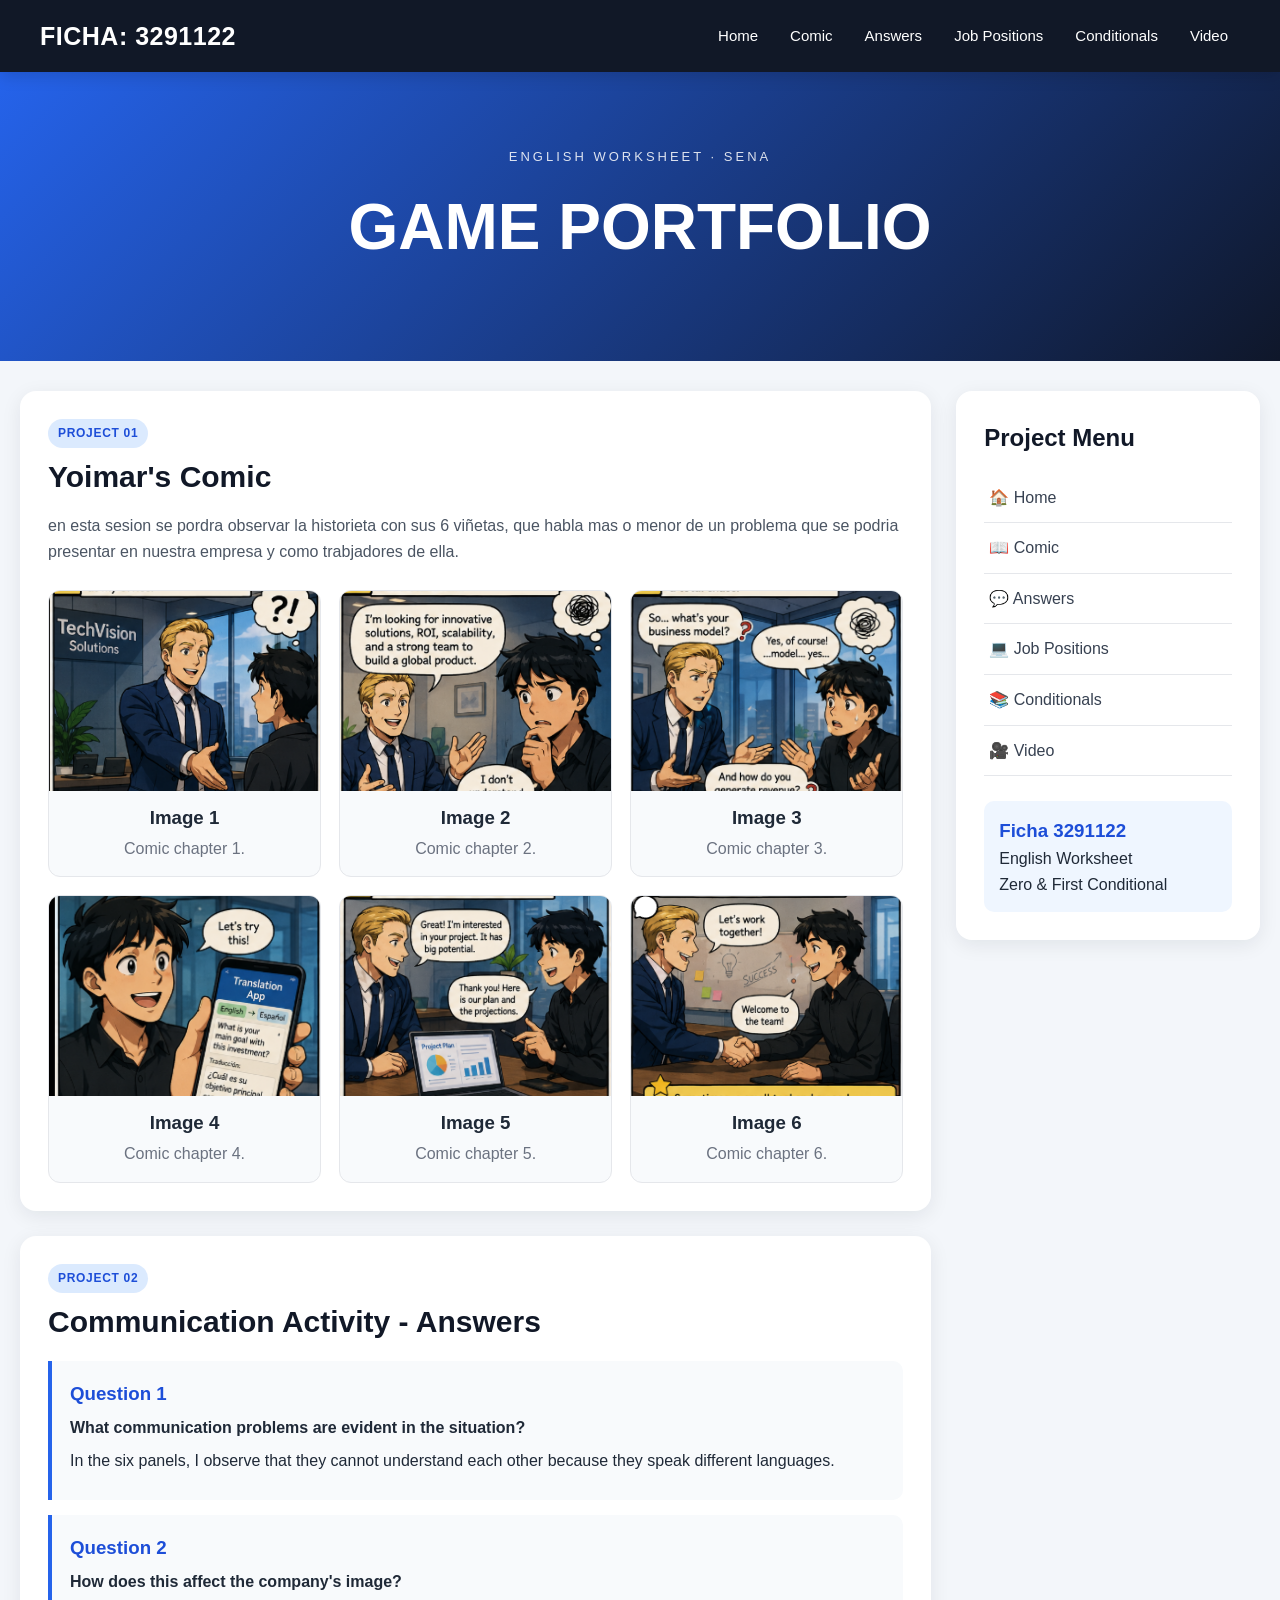
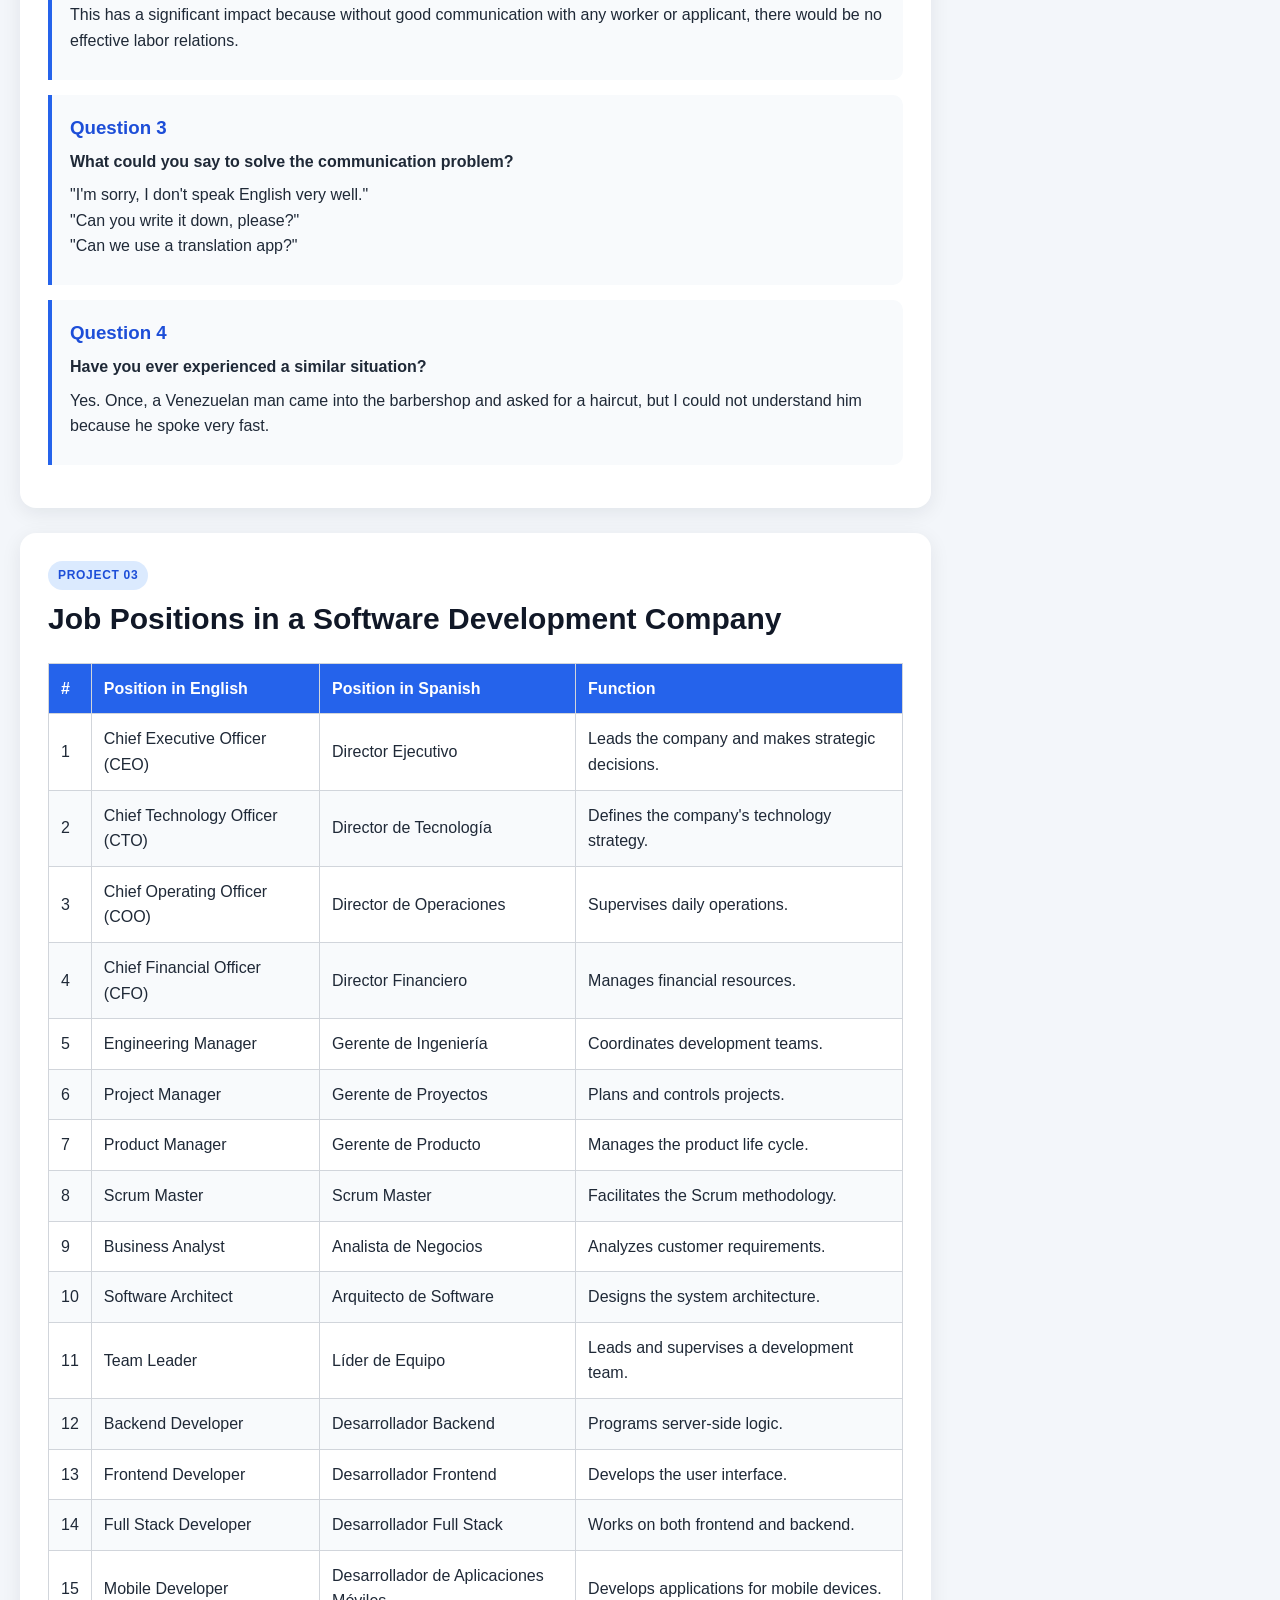
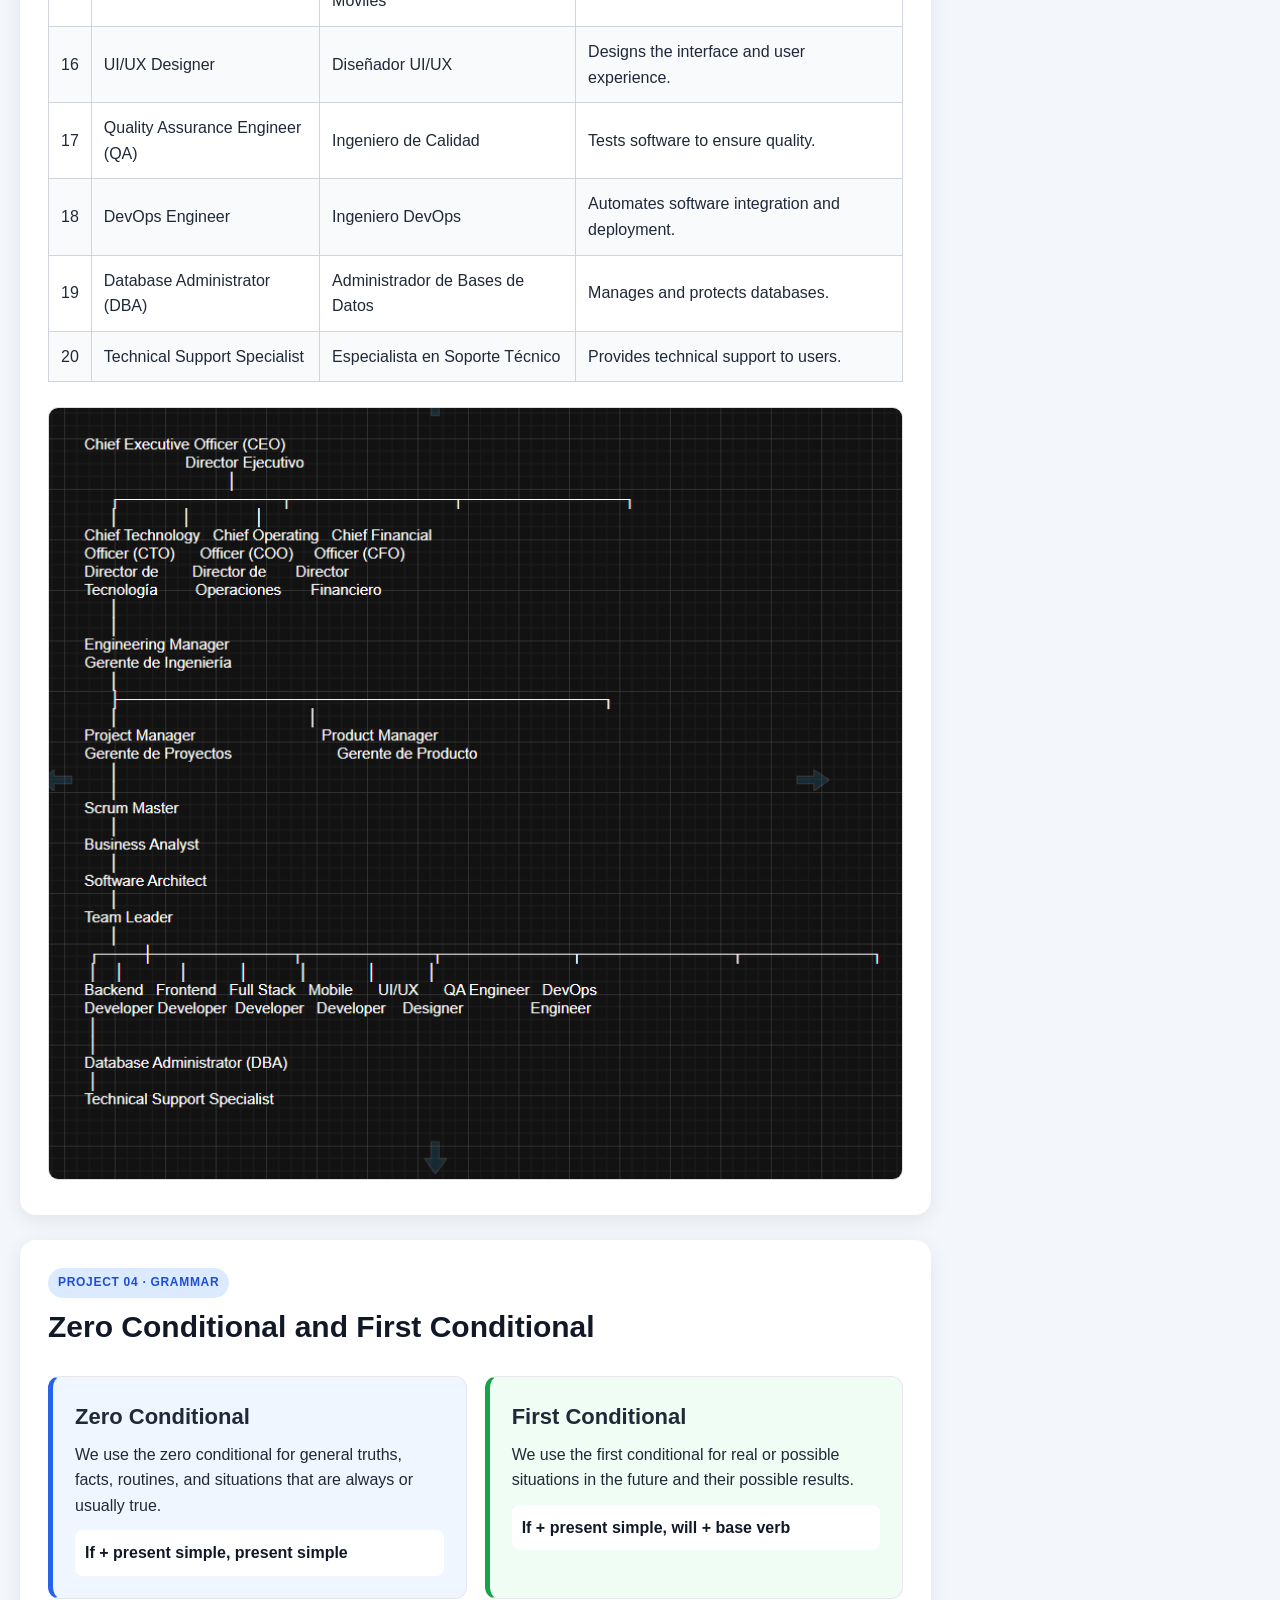
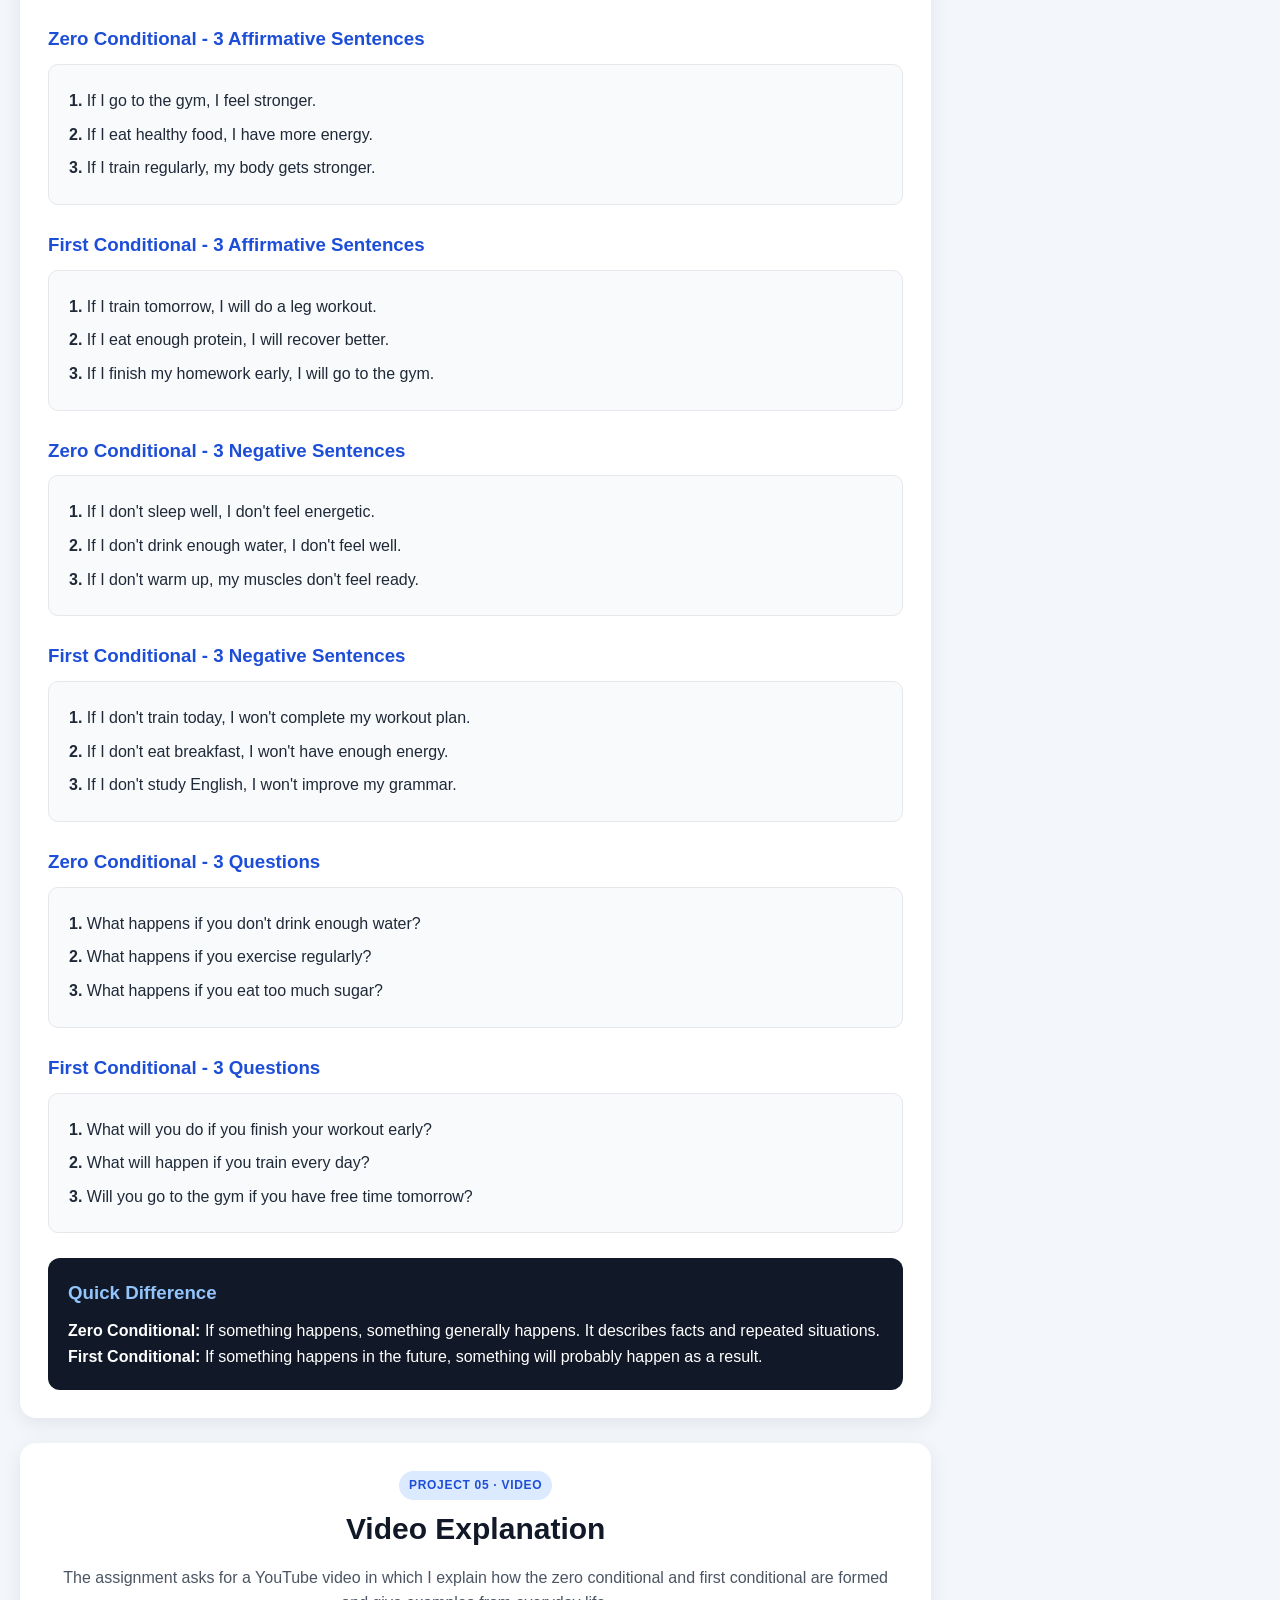
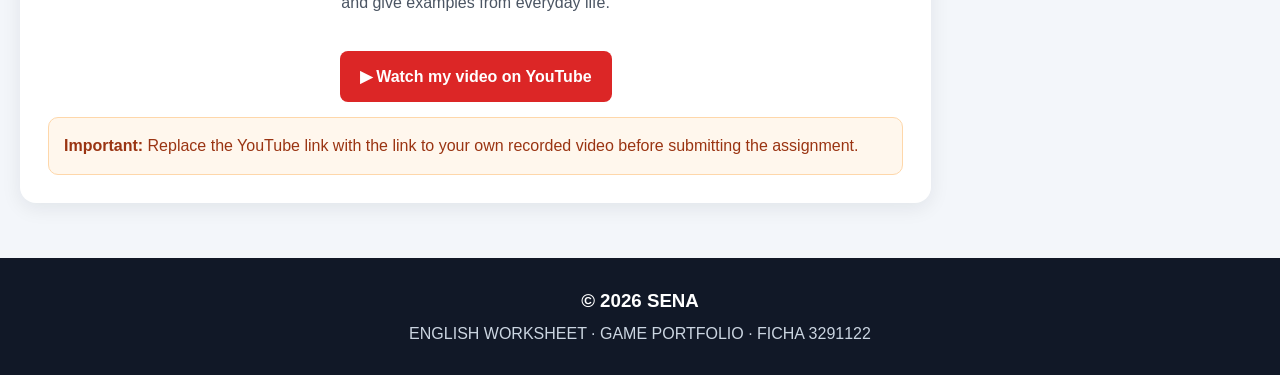
==== index.html @ 5fcebd72 "Rename historieta.html to index.html" ====
<!DOCTYPE html>
<html lang="en">

<head>
    <meta charset="UTF-8">
    <meta name="viewport" content="width=device-width, initial-scale=1.0">

    <title>GAME PORTFOLIO - Ficha 3291122</title>

    <link rel="stylesheet" href="estilos.css">
</head>

<body>

    <!-- ================= NAVBAR ================= -->

    <nav>

        <div class="logo">
            FICHA: 3291122
        </div>

        <ul>
            <li><a href="#inicio">Home</a></li>
            <li><a href="#historieta">Comic</a></li>
            <li><a href="#respuestas">Answers</a></li>
            <li><a href="#cargos">Job Positions</a></li>
            <li><a href="#conditionals">Conditionals</a></li>
            <li><a href="#video">Video</a></li>
        </ul>

    </nav>


    <!-- ================= HEADER ================= -->

    <header id="inicio" class="hero">

        <p class="eyebrow">
            ENGLISH WORKSHEET · SENA
        </p>

        <h1>
            GAME PORTFOLIO
        </h1>



    </header>


    <!-- ================= CONTENEDOR PRINCIPAL ================= -->

    <div class="contenedor">

        <main>


            <!-- ================= HISTORIETA ================= -->

            <section id="historieta" class="section-card">

                <span class="tag">
                    PROJECT 01
                </span>

                <h2>
                    Yoimar's Comic
                </h2>

                <p>
                    en esta sesion se pordra observar la historieta con sus  6 viñetas,
                    que habla mas o menor de un problema que se podria presentar
                    en nuestra empresa y como trabjadores de ella.
                </p>


                <div class="galeria">

                    <div class="tarjeta">

                        <img src="cap1.PNG" alt="Comic chapter 1">

                        <h3>
                            Image 1
                        </h3>

                        <p>
                            Comic chapter 1.
                        </p>

                    </div>


                    <div class="tarjeta">

                        <img src="Cap2.PNG" alt="Comic chapter 2">

                        <h3>
                            Image 2
                        </h3>

                        <p>
                            Comic chapter 2.
                        </p>

                    </div>


                    <div class="tarjeta">

                        <img src="cap.3.png" alt="Comic chapter 3">

                        <h3>
                            Image 3
                        </h3>

                        <p>
                            Comic chapter 3.
                        </p>

                    </div>


                    <div class="tarjeta">

                        <img src="Cap.4.png" alt="Comic chapter 4">

                        <h3>
                            Image 4
                        </h3>

                        <p>
                            Comic chapter 4.
                        </p>

                    </div>


                    <div class="tarjeta">

                        <img src="Cap.5 .png" alt="Comic chapter 5">

                        <h3>
                            Image 5
                        </h3>

                        <p>
                            Comic chapter 5.
                        </p>

                    </div>


                    <div class="tarjeta">

                        <img src="Cap.6.png" alt="Comic chapter 6">

                        <h3>
                            Image 6
                        </h3>

                        <p>
                            Comic chapter 6.
                        </p>

                    </div>

                </div>

            </section>



            <!-- ================= RESPUESTAS ================= -->

            <section id="respuestas" class="section-card">

                <span class="tag">
                    PROJECT 02
                </span>

                <h2>
                    Communication Activity - Answers
                </h2>


                <article class="answer">

                    <h3>
                        Question 1
                    </h3>

                    <p>
                        <strong>
                            What communication problems are evident in the situation?
                        </strong>
                    </p>

                    <p>
                        In the six panels, I observe that they cannot understand
                        each other because they speak different languages.
                    </p>

                </article>



                <article class="answer">

                    <h3>
                        Question 2
                    </h3>

                    <p>
                        <strong>
                            How does this affect the company's image?
                        </strong>
                    </p>

                    <p>
                        This has a significant impact because without good
                        communication with any worker or applicant, there would
                        be no effective labor relations.
                    </p>

                </article>



                <article class="answer">

                    <h3>
                        Question 3
                    </h3>

                    <p>
                        <strong>
                            What could you say to solve the communication problem?
                        </strong>
                    </p>

                    <p>
                        "I'm sorry, I don't speak English very well."
                        <br>

                        "Can you write it down, please?"
                        <br>

                        "Can we use a translation app?"
                    </p>

                </article>



                <article class="answer">

                    <h3>
                        Question 4
                    </h3>

                    <p>
                        <strong>
                            Have you ever experienced a similar situation?
                        </strong>
                    </p>

                    <p>
                        Yes. Once, a Venezuelan man came into the barbershop
                        and asked for a haircut, but I could not understand him
                        because he spoke very fast.
                    </p>

                </article>

            </section>



            <!-- ================= CARGOS ================= -->

            <section id="cargos" class="section-card">

                <span class="tag">
                    PROJECT 03
                </span>

                <h2>
                    Job Positions in a Software Development Company
                </h2>


                <div class="table-wrapper">

                    <table>

                        <thead>

                            <tr>

                                <th>#</th>

                                <th>
                                    Position in English
                                </th>

                                <th>
                                    Position in Spanish
                                </th>

                                <th>
                                    Function
                                </th>

                            </tr>

                        </thead>


                        <tbody>

                            <tr>
                                <td>1</td>
                                <td>Chief Executive Officer (CEO)</td>
                                <td>Director Ejecutivo</td>
                                <td>
                                    Leads the company and makes strategic decisions.
                                </td>
                            </tr>


                            <tr>
                                <td>2</td>
                                <td>Chief Technology Officer (CTO)</td>
                                <td>Director de Tecnología</td>
                                <td>
                                    Defines the company's technology strategy.
                                </td>
                            </tr>


                            <tr>
                                <td>3</td>
                                <td>Chief Operating Officer (COO)</td>
                                <td>Director de Operaciones</td>
                                <td>
                                    Supervises daily operations.
                                </td>
                            </tr>


                            <tr>
                                <td>4</td>
                                <td>Chief Financial Officer (CFO)</td>
                                <td>Director Financiero</td>
                                <td>
                                    Manages financial resources.
                                </td>
                            </tr>


                            <tr>
                                <td>5</td>
                                <td>Engineering Manager</td>
                                <td>Gerente de Ingeniería</td>
                                <td>
                                    Coordinates development teams.
                                </td>
                            </tr>


                            <tr>
                                <td>6</td>
                                <td>Project Manager</td>
                                <td>Gerente de Proyectos</td>
                                <td>
                                    Plans and controls projects.
                                </td>
                            </tr>


                            <tr>
                                <td>7</td>
                                <td>Product Manager</td>
                                <td>Gerente de Producto</td>
                                <td>
                                    Manages the product life cycle.
                                </td>
                            </tr>


                            <tr>
                                <td>8</td>
                                <td>Scrum Master</td>
                                <td>Scrum Master</td>
                                <td>
                                    Facilitates the Scrum methodology.
                                </td>
                            </tr>


                            <tr>
                                <td>9</td>
                                <td>Business Analyst</td>
                                <td>Analista de Negocios</td>
                                <td>
                                    Analyzes customer requirements.
                                </td>
                            </tr>


                            <tr>
                                <td>10</td>
                                <td>Software Architect</td>
                                <td>Arquitecto de Software</td>
                                <td>
                                    Designs the system architecture.
                                </td>
                            </tr>


                            <tr>
                                <td>11</td>
                                <td>Team Leader</td>
                                <td>Líder de Equipo</td>
                                <td>
                                    Leads and supervises a development team.
                                </td>
                            </tr>


                            <tr>
                                <td>12</td>
                                <td>Backend Developer</td>
                                <td>Desarrollador Backend</td>
                                <td>
                                    Programs server-side logic.
                                </td>
                            </tr>


                            <tr>
                                <td>13</td>
                                <td>Frontend Developer</td>
                                <td>Desarrollador Frontend</td>
                                <td>
                                    Develops the user interface.
                                </td>
                            </tr>


                            <tr>
                                <td>14</td>
                                <td>Full Stack Developer</td>
                                <td>Desarrollador Full Stack</td>
                                <td>
                                    Works on both frontend and backend.
                                </td>
                            </tr>


                            <tr>
                                <td>15</td>
                                <td>Mobile Developer</td>
                                <td>Desarrollador de Aplicaciones Móviles</td>
                                <td>
                                    Develops applications for mobile devices.
                                </td>
                            </tr>


                            <tr>
                                <td>16</td>
                                <td>UI/UX Designer</td>
                                <td>Diseñador UI/UX</td>
                                <td>
                                    Designs the interface and user experience.
                                </td>
                            </tr>


                            <tr>
                                <td>17</td>
                                <td>Quality Assurance Engineer (QA)</td>
                                <td>Ingeniero de Calidad</td>
                                <td>
                                    Tests software to ensure quality.
                                </td>
                            </tr>


                            <tr>
                                <td>18</td>
                                <td>DevOps Engineer</td>
                                <td>Ingeniero DevOps</td>
                                <td>
                                    Automates software integration and deployment.
                                </td>
                            </tr>


                            <tr>
                                <td>19</td>
                                <td>Database Administrator (DBA)</td>
                                <td>Administrador de Bases de Datos</td>
                                <td>
                                    Manages and protects databases.
                                </td>
                            </tr>


                            <tr>
                                <td>20</td>
                                <td>Technical Support Specialist</td>
                                <td>Especialista en Soporte Técnico</td>
                                <td>
                                    Provides technical support to users.
                                </td>
                            </tr>

                        </tbody>

                    </table>

                </div>


                <div class="organigrama-box">

                    <img
                        class="organigrama"
                        src="Captura de pantalla 2026-08-02 204125.png"
                        alt="Software development company organization chart"
                    >

                </div>

            </section>



            <!-- ================= CONDITIONALS ================= -->

            <section id="conditionals" class="section-card">

                <span class="tag">
                    PROJECT 04 · GRAMMAR
                </span>

                <h2>
                    Zero Conditional and First Conditional
                </h2>


                <div class="intro-grid">


                    <div class="info-box zero">

                        <h3>
                            Zero Conditional
                        </h3>

                        <p>
                            We use the zero conditional for general truths,
                            facts, routines, and situations that are always
                            or usually true.
                        </p>

                        <p class="formula">

                            <strong>
                                If + present simple, present simple
                            </strong>

                        </p>

                    </div>



                    <div class="info-box first">

                        <h3>
                            First Conditional
                        </h3>

                        <p>
                            We use the first conditional for real or possible
                            situations in the future and their possible results.
                        </p>

                        <p class="formula">

                            <strong>
                                If + present simple, will + base verb
                            </strong>

                        </p>

                    </div>

                </div>



                <!-- AFIRMATIVAS ZERO -->

                <h3 class="subheading">
                    Zero Conditional - 3 Affirmative Sentences
                </h3>

                <div class="examples">

                    <p>
                        <strong>1.</strong>
                        If I go to the gym, I feel stronger.
                    </p>

                    <p>
                        <strong>2.</strong>
                        If I eat healthy food, I have more energy.
                    </p>

                    <p>
                        <strong>3.</strong>
                        If I train regularly, my body gets stronger.
                    </p>

                </div>



                <!-- AFIRMATIVAS FIRST -->

                <h3 class="subheading">
                    First Conditional - 3 Affirmative Sentences
                </h3>

                <div class="examples">

                    <p>
                        <strong>1.</strong>
                        If I train tomorrow, I will do a leg workout.
                    </p>

                    <p>
                        <strong>2.</strong>
                        If I eat enough protein, I will recover better.
                    </p>

                    <p>
                        <strong>3.</strong>
                        If I finish my homework early, I will go to the gym.
                    </p>

                </div>



                <!-- NEGATIVAS ZERO -->

                <h3 class="subheading">
                    Zero Conditional - 3 Negative Sentences
                </h3>

                <div class="examples">

                    <p>
                        <strong>1.</strong>
                        If I don't sleep well, I don't feel energetic.
                    </p>

                    <p>
                        <strong>2.</strong>
                        If I don't drink enough water, I don't feel well.
                    </p>

                    <p>
                        <strong>3.</strong>
                        If I don't warm up, my muscles don't feel ready.
                    </p>

                </div>



                <!-- NEGATIVAS FIRST -->

                <h3 class="subheading">
                    First Conditional - 3 Negative Sentences
                </h3>

                <div class="examples">

                    <p>
                        <strong>1.</strong>
                        If I don't train today, I won't complete my workout plan.
                    </p>

                    <p>
                        <strong>2.</strong>
                        If I don't eat breakfast, I won't have enough energy.
                    </p>

                    <p>
                        <strong>3.</strong>
                        If I don't study English, I won't improve my grammar.
                    </p>

                </div>



                <!-- PREGUNTAS ZERO -->

                <h3 class="subheading">
                    Zero Conditional - 3 Questions
                </h3>

                <div class="examples">

                    <p>
                        <strong>1.</strong>
                        What happens if you don't drink enough water?
                    </p>

                    <p>
                        <strong>2.</strong>
                        What happens if you exercise regularly?
                    </p>

                    <p>
                        <strong>3.</strong>
                        What happens if you eat too much sugar?
                    </p>

                </div>



                <!-- PREGUNTAS FIRST -->

                <h3 class="subheading">
                    First Conditional - 3 Questions
                </h3>

                <div class="examples">

                    <p>
                        <strong>1.</strong>
                        What will you do if you finish your workout early?
                    </p>

                    <p>
                        <strong>2.</strong>
                        What will happen if you train every day?
                    </p>

                    <p>
                        <strong>3.</strong>
                        Will you go to the gym if you have free time tomorrow?
                    </p>

                </div>



                <!-- DIFERENCIA -->

                <div class="comparison">

                    <h3>
                        Quick Difference
                    </h3>

                    <p>
                        <strong>Zero Conditional:</strong>
                        If something happens, something generally happens.
                        It describes facts and repeated situations.
                    </p>

                    <p>
                        <strong>First Conditional:</strong>
                        If something happens in the future, something will
                        probably happen as a result.
                    </p>

                </div>

            </section>



            <!-- ================= VIDEO ================= -->

            <section id="video" class="section-card video-section">

                <span class="tag">
                    PROJECT 05 · VIDEO
                </span>

                <h2>
                    Video Explanation
                </h2>

                <p>
                    The assignment asks for a YouTube video in which I explain
                    how the zero conditional and first conditional are formed
                    and give examples from everyday life.
                </p>


                <!-- CAMBIA ESTE ENLACE POR TU VIDEO -->

                <a
                    class="video-button"
                    href="https://youtu.be/36EDPXDX2Kw"
                    target="_blank"
                >
                    ▶ Watch my video on YouTube
                </a>


                <div class="notice">

                    <strong>
                        Important:
                    </strong>

                    Replace the YouTube link with the link to your own
                    recorded video before submitting the assignment.

                </div>

            </section>

        </main>



        <!-- ================= SIDEBAR ================= -->

        <aside>

            <h2>
                Project Menu
            </h2>

            <ul>

                <li>
                    <a href="#inicio">
                        🏠 Home
                    </a>
                </li>

                <li>
                    <a href="#historieta">
                        📖 Comic
                    </a>
                </li>

                <li>
                    <a href="#respuestas">
                        💬 Answers
                    </a>
                </li>

                <li>
                    <a href="#cargos">
                        💻 Job Positions
                    </a>
                </li>

                <li>
                    <a href="#conditionals">
                        📚 Conditionals
                    </a>
                </li>

                <li>
                    <a href="#video">
                        🎥 Video
                    </a>
                </li>

            </ul>


            <div class="sidebar-note">

                <h3>
                    Ficha 3291122
                </h3>

                <p>
                    English Worksheet
                </p>

                <p>
                    Zero & First Conditional
                </p>

            </div>

        </aside>

    </div>



    <!-- ================= FOOTER ================= -->

    <footer>

        <h3>
            © 2026 SENA
        </h3>

        <p>
            ENGLISH WORKSHEET · GAME PORTFOLIO · FICHA 3291122
        </p>

    </footer>


</body>

</html>
---- estilos.css ----
/* ================= CONFIGURACIÓN GENERAL ================= */

* {
    margin: 0;
    padding: 0;
    box-sizing: border-box;
    font-family: Arial, Helvetica, sans-serif;
}

html {
    scroll-behavior: smooth;
}

body {
    background: #f3f6fa;
    color: #1f2937;
    line-height: 1.6;
}


/* ================= NAVBAR ================= */

nav {
    background: #111827;

    display: flex;

    justify-content: space-between;

    align-items: center;

    padding: 16px 40px;

    position: sticky;

    top: 0;

    z-index: 1000;

    box-shadow: 0 4px 15px rgba(0, 0, 0, 0.15);
}


.logo {
    color: white;

    font-size: 25px;

    font-weight: bold;

    letter-spacing: 0.5px;
}


nav ul {
    display: flex;

    list-style: none;

    gap: 8px;

    flex-wrap: wrap;

    justify-content: center;
}


nav ul li a {
    color: white;

    text-decoration: none;

    font-size: 15px;

    padding: 8px 12px;

    border-radius: 8px;

    transition: 0.3s;
}


nav ul li a:hover {
    background: #2563eb;
}


/* ================= HEADER ================= */

.hero {
    background: linear-gradient(
        135deg,
        #2563eb,
        #0f172a
    );

    color: white;

    text-align: center;

    padding: 75px 30px;
}


.hero h1 {
    font-size: clamp(
        38px,
        6vw,
        64px
    );

    margin: 8px 0;
}


.hero p {
    font-size: 20px;
}


.eyebrow {
    text-transform: uppercase;

    letter-spacing: 3px;

    font-size: 13px !important;

    opacity: 0.85;
}


/* ================= CONTENEDOR ================= */

.contenedor {
    max-width: 1400px;

    margin: 30px auto;

    padding: 0 20px;

    display: grid;

    grid-template-columns: 3fr 1fr;

    gap: 25px;
}


main {
    min-width: 0;
}


/* ================= TARJETAS ================= */

.section-card,
aside {
    background: white;

    border-radius: 16px;

    padding: 28px;

    margin-bottom: 25px;

    box-shadow:
        0 5px 20px rgba(
            15,
            23,
            42,
            0.08
        );
}


.section-card h2 {
    color: #111827;

    font-size: 30px;

    margin: 5px 0 12px;
}


.section-card > p {
    color: #4b5563;

    margin-bottom: 20px;
}


.tag {
    display: inline-block;

    background: #dbeafe;

    color: #1d4ed8;

    font-weight: bold;

    font-size: 12px;

    padding: 5px 10px;

    border-radius: 20px;

    letter-spacing: 0.7px;
}


/* ================= GALERÍA ================= */

.galeria {
    display: grid;

    grid-template-columns:
        repeat(
            3,
            1fr
        );

    gap: 18px;

    margin-top: 25px;
}


.tarjeta {
    background: #f8fafc;

    border: 1px solid #e5e7eb;

    border-radius: 12px;

    overflow: hidden;

    transition: 0.3s;
}


.tarjeta:hover {
    transform: translateY(-5px);

    box-shadow:
        0 10px 25px
        rgba(
            0,
            0,
            0,
            0.12
        );
}


.tarjeta img {
    width: 100%;

    height: 200px;

    display: block;

    object-fit: cover;
}


.tarjeta h3 {
    padding: 12px 15px 3px;

    text-align: center;
}


.tarjeta p {
    padding: 0 15px 15px;

    text-align: center;

    color: #6b7280;
}


/* ================= RESPUESTAS ================= */

.answer {
    background: #f8fafc;

    border-left: 4px solid #2563eb;

    padding: 18px;

    margin: 15px 0;

    border-radius:
        0 10px
        10px 0;
}


.answer h3 {
    color: #1d4ed8;

    margin-bottom: 6px;
}


.answer p {
    margin-bottom: 8px;
}


/* ================= TABLA ================= */

.table-wrapper {
    overflow-x: auto;

    margin-top: 20px;
}


table {
    width: 100%;

    border-collapse: collapse;

    background: white;

    min-width: 850px;
}


th,
td {
    border: 1px solid #d1d5db;

    padding: 12px;

    text-align: left;
}


th {
    background: #2563eb;

    color: white;
}


tbody tr:nth-child(even) {
    background: #f8fafc;
}


tbody tr:hover {
    background: #dbeafe;
}


/* ================= ORGANIGRAMA ================= */

.organigrama-box {
    text-align: center;

    margin-top: 25px;

    overflow-x: auto;
}


.organigrama {
    width: min(
        100%,
        900px
    );

    height: auto;

    border-radius: 10px;

    border: 1px solid #ddd;
}


/* ================= CONDITIONALS ================= */

.intro-grid {
    display: grid;

    grid-template-columns:
        1fr 1fr;

    gap: 18px;

    margin: 25px 0;
}


.info-box {
    padding: 22px;

    border-radius: 12px;

    border: 1px solid #e5e7eb;
}


.info-box h3 {
    margin-bottom: 8px;

    font-size: 22px;
}


.zero {
    background: #eff6ff;

    border-left:
        5px solid
        #2563eb;
}


.first {
    background: #f0fdf4;

    border-left:
        5px solid
        #16a34a;
}


.formula {
    margin-top: 12px;

    background: white;

    padding: 10px;

    border-radius: 8px;

    color: #111827;
}


.subheading {
    margin-top: 25px;

    margin-bottom: 10px;

    color: #1d4ed8;
}


.examples {
    background: #f8fafc;

    border: 1px solid #e5e7eb;

    border-radius: 10px;

    padding: 15px 20px;
}


.examples p {
    margin: 8px 0;
}


/* ================= DIFERENCIA ================= */

.comparison {
    margin-top: 25px;

    padding: 20px;

    background: #111827;

    color: white;

    border-radius: 12px;
}


.comparison h3 {
    margin-bottom: 10px;

    color: #93c5fd;
}


/* ================= VIDEO ================= */

.video-section {
    text-align: center;
}


.video-button {
    display: inline-block;

    margin: 15px 0;

    padding: 13px 20px;

    background: #dc2626;

    color: white;

    text-decoration: none;

    border-radius: 8px;

    font-weight: bold;

    transition: 0.3s;
}


.video-button:hover {
    background: #b91c1c;

    transform:
        translateY(-2px);
}


.notice {
    background: #fff7ed;

    border: 1px solid #fed7aa;

    color: #9a3412;

    text-align: left;

    padding: 15px;

    border-radius: 10px;
}


/* ================= SIDEBAR ================= */

aside {
    height: fit-content;

    position: sticky;

    top: 95px;
}


aside h2 {
    margin-bottom: 15px;

    color: #111827;
}


aside ul {
    list-style: none;
}


aside li {
    border-bottom:
        1px solid
        #e5e7eb;
}


aside a {
    display: block;

    padding: 12px 5px;

    text-decoration: none;

    color: #374151;

    transition: 0.3s;
}


aside a:hover {
    color: #2563eb;

    padding-left: 10px;
}


.sidebar-note {
    background: #eff6ff;

    margin-top: 25px;

    padding: 15px;

    border-radius: 10px;
}


.sidebar-note h3 {
    color: #1d4ed8;
}


/* ================= FOOTER ================= */

footer {
    background: #111827;

    color: white;

    text-align: center;

    padding: 28px;

    margin-top: 20px;
}


footer p {
    color: #cbd5e1;

    margin-top: 5px;
}


/* ================= RESPONSIVE ================= */

@media (max-width: 1000px) {

    nav {
        flex-direction: column;

        gap: 12px;
    }


    .contenedor {
        grid-template-columns: 1fr;
    }


    aside {
        position: static;
    }


    .galeria {
        grid-template-columns:
            repeat(
                2,
                1fr
            );
    }

}


@media (max-width: 650px) {

    .hero {
        padding: 55px 20px;
    }


    .hero h1 {
        font-size: 38px;
    }


    .section-card,
    aside {
        padding: 20px;
    }


    .galeria,
    .intro-grid {
        grid-template-columns: 1fr;
    }


    nav {
        padding: 15px;
    }


    nav ul {
        gap: 3px;
    }


    nav ul li a {
        font-size: 13px;

        padding:
            6px 8px;
    }

}
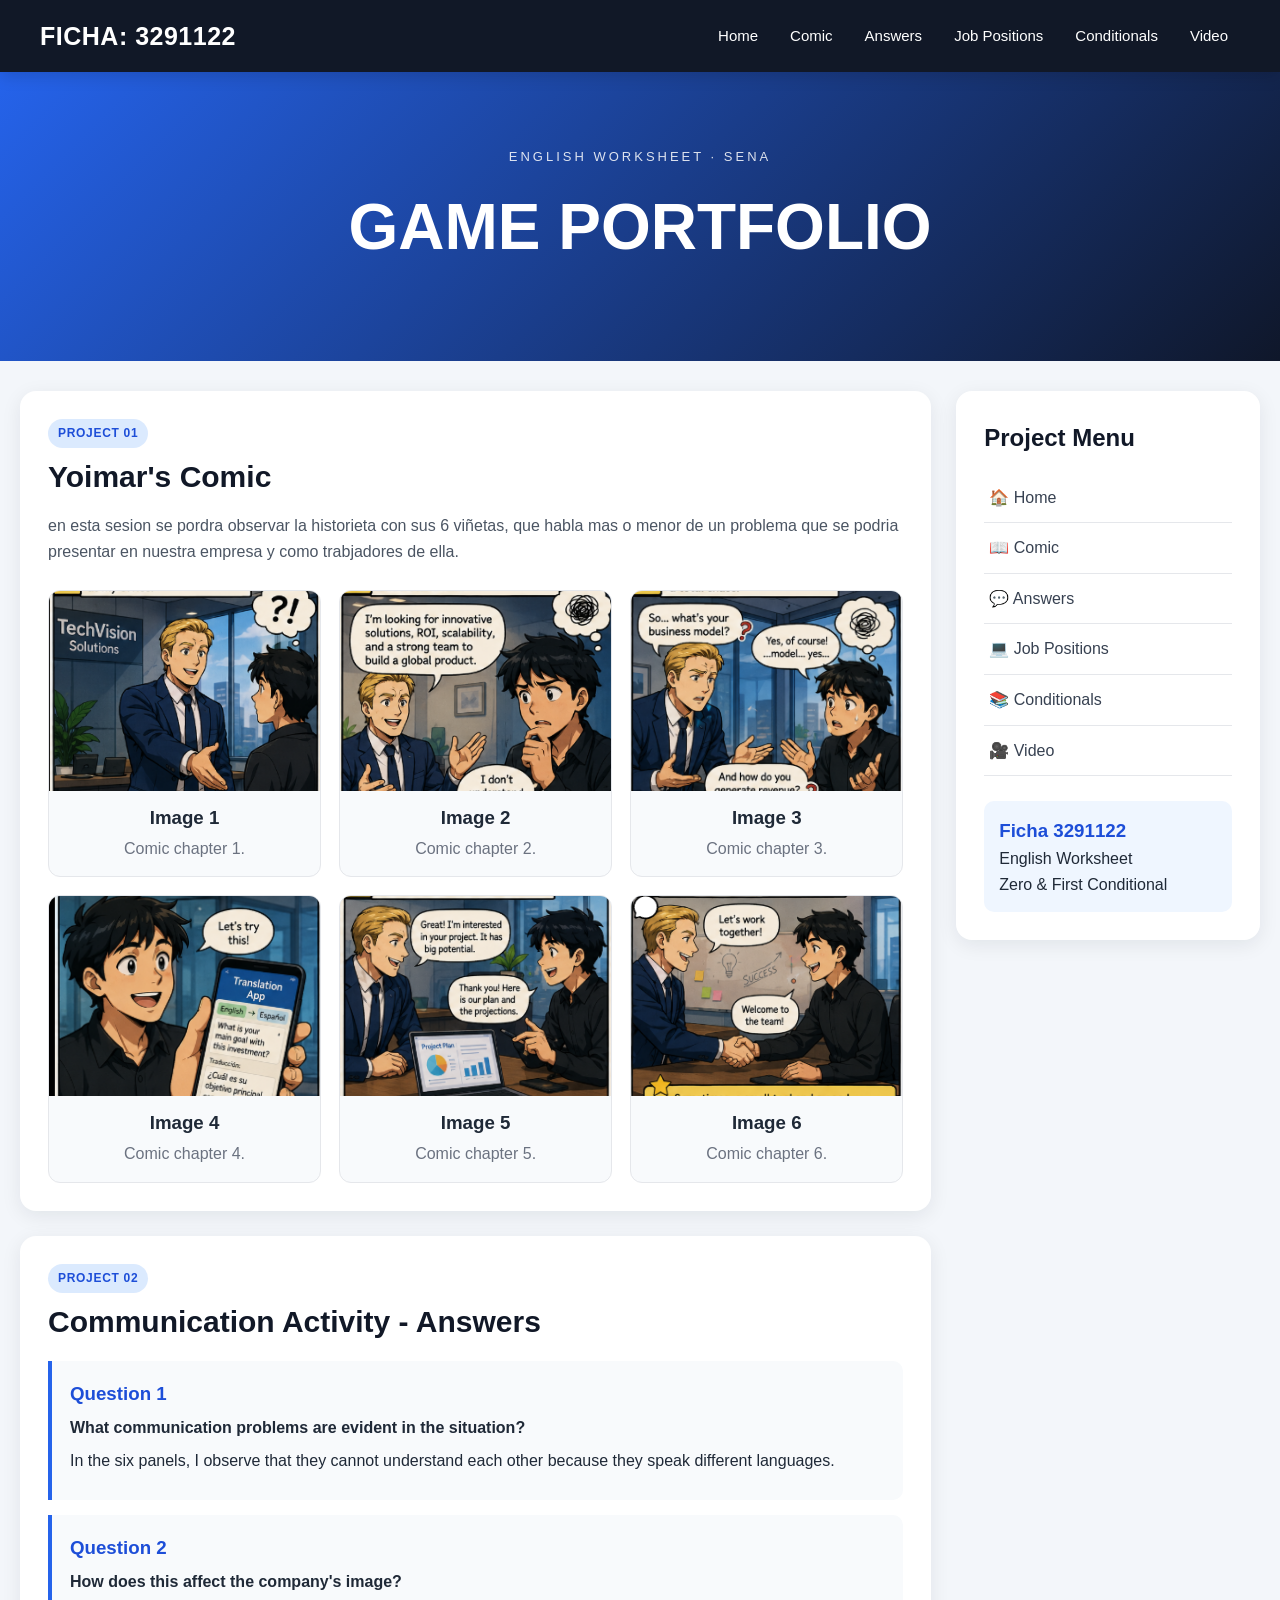
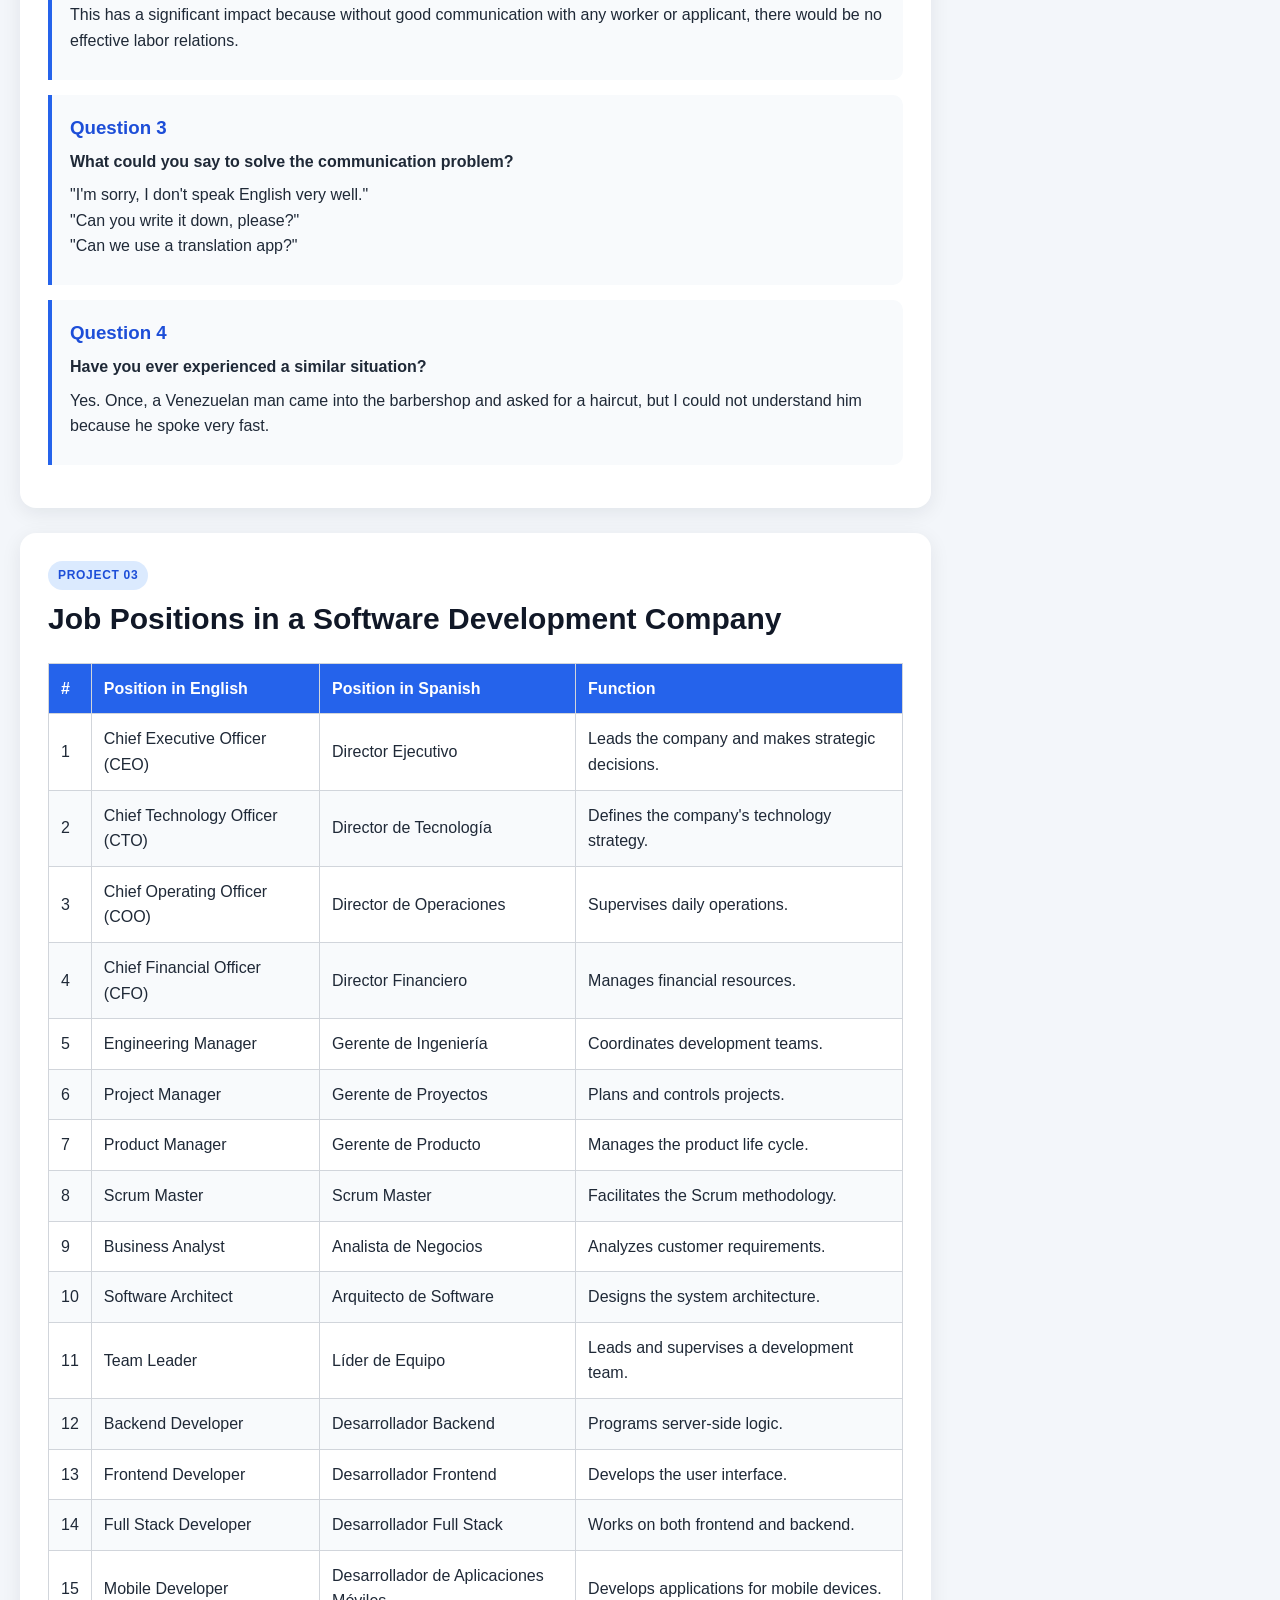
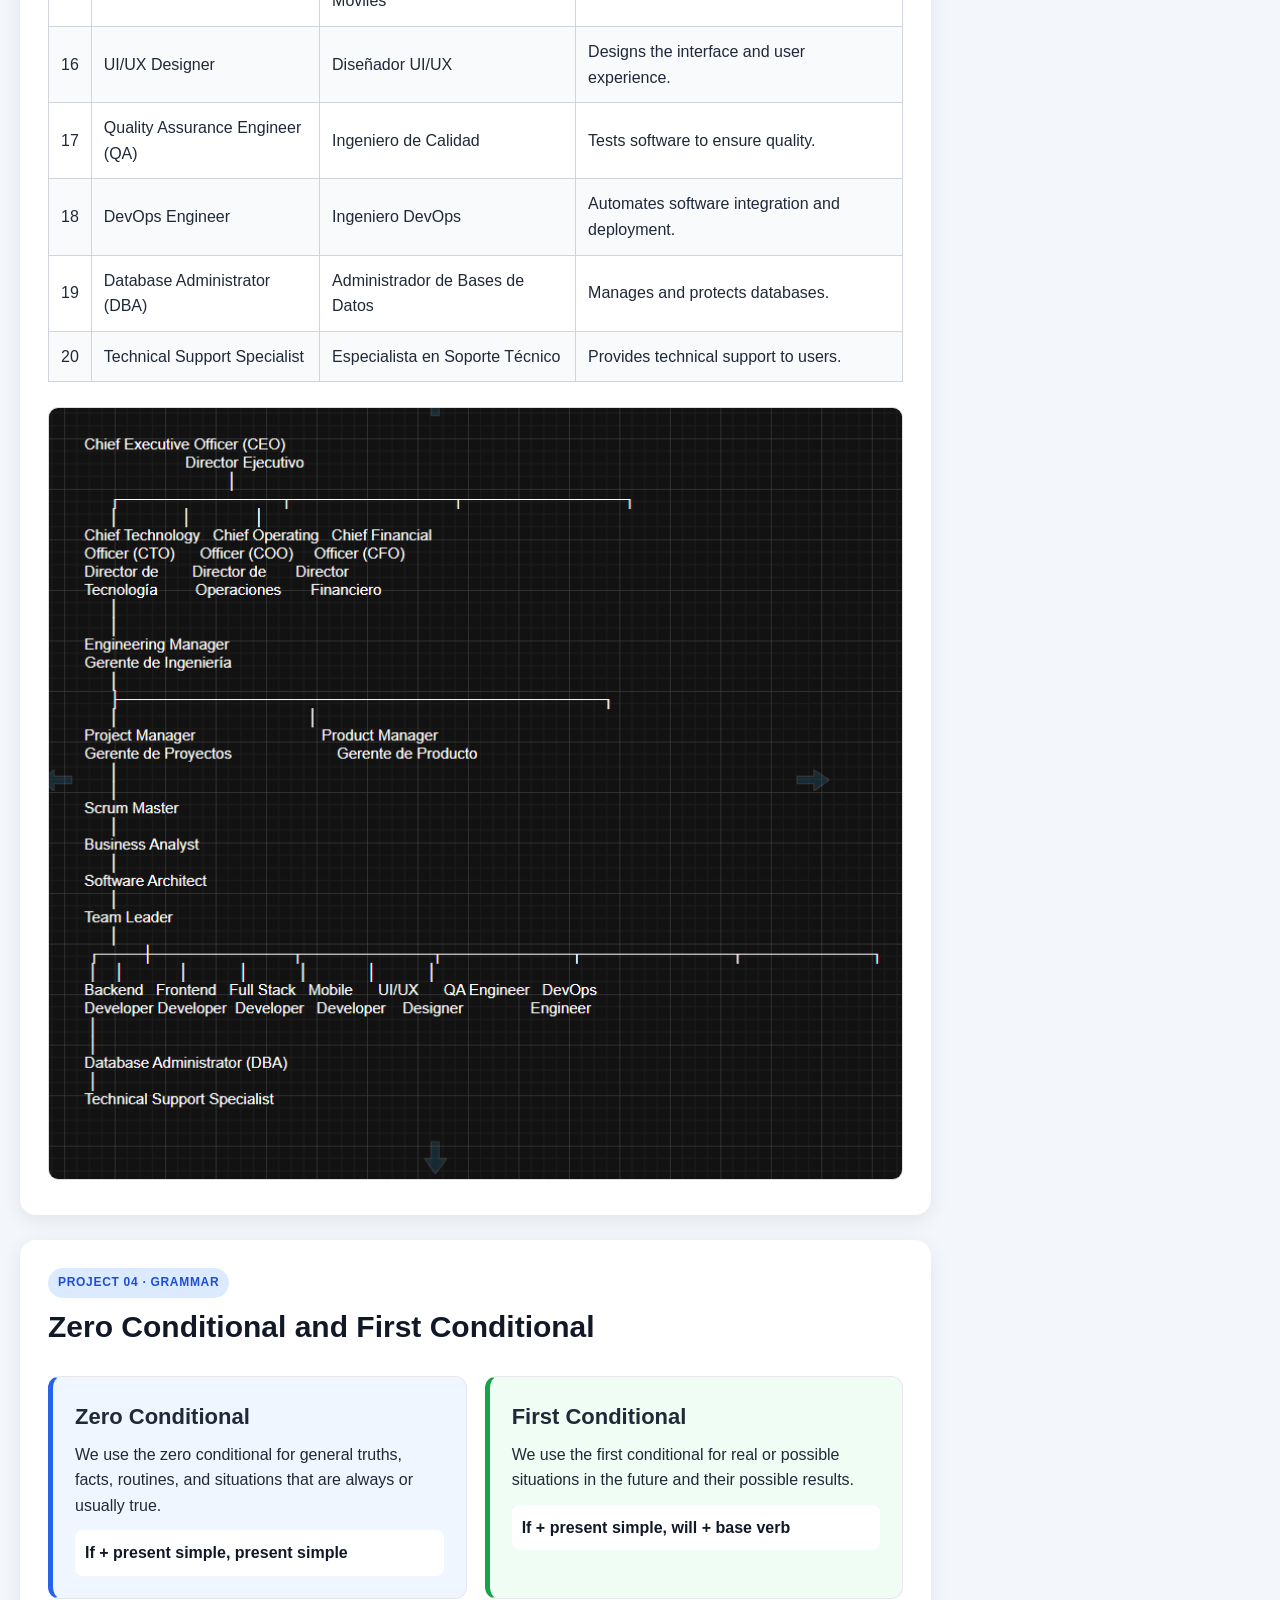
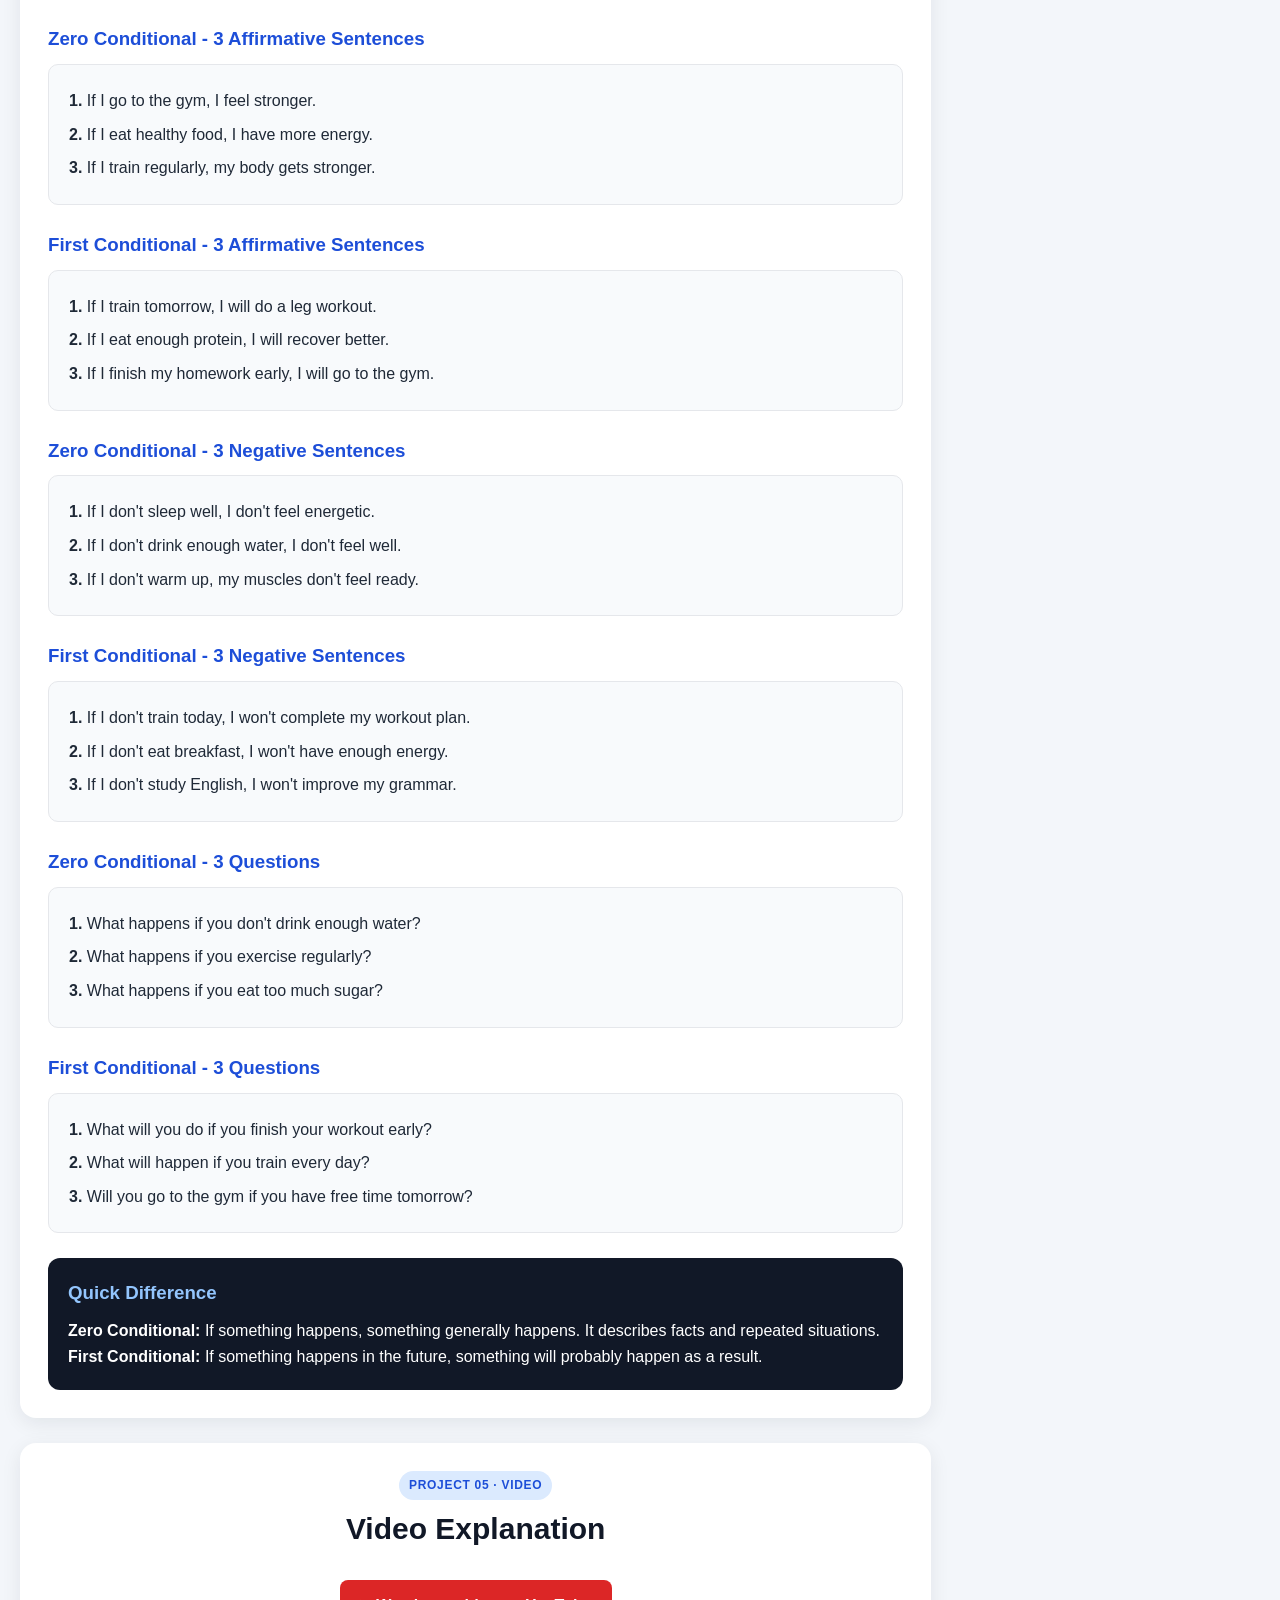
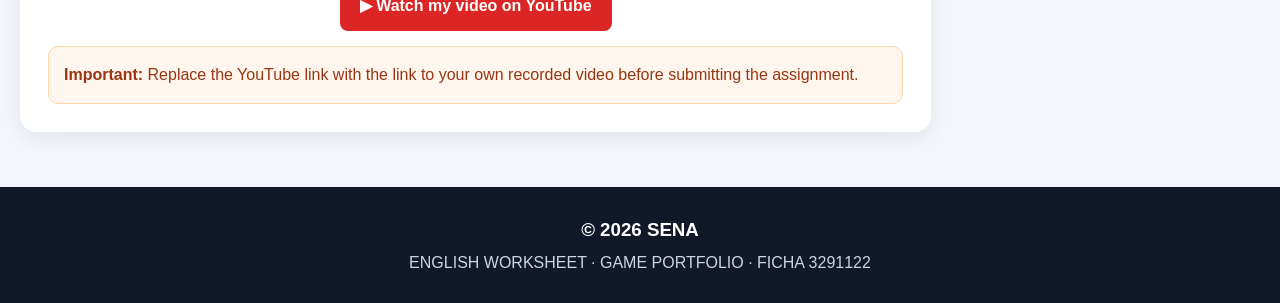
==== commit b6c57f3d: "Update index.html" ====
--- a/index.html
+++ b/index.html
@@ -805,13 +805,6 @@
                     Video Explanation
                 </h2>
 
-                <p>
-                    The assignment asks for a YouTube video in which I explain
-                    how the zero conditional and first conditional are formed
-                    and give examples from everyday life.
-                </p>
-
-
                 <!-- CAMBIA ESTE ENLACE POR TU VIDEO -->
 
                 <a
